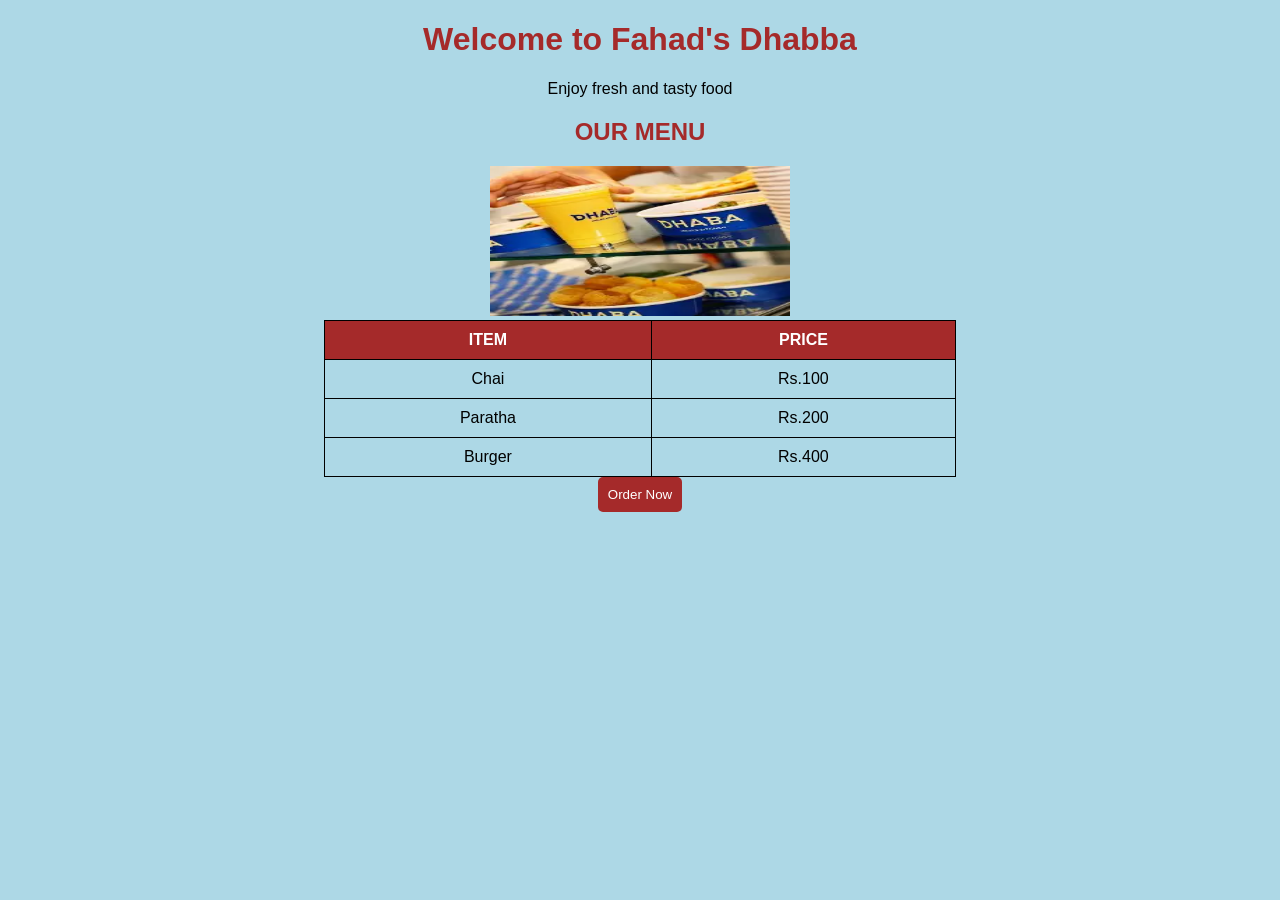
==== index.html @ 4214b1b4 "Addd LAB 11 Fahad Dabba Website" ====
<!--Name:Fahad
    roll no:3224
    sec: BS SE E-->
    <!DOCTYPE html>
    <html>
        <head>
            <title>Fahad's Dhaba</title>
            <link rel="stylesheet"
            href="style.css">

        </head>
        <body>
            <h1>Welcome to Fahad's Dhabba</h1>
            <p>Enjoy fresh and tasty food</p>
            <h2> OUR MENU</h2>
            <img src="dhaba.png">
            
                <table>
  <tr>
    <th>ITEM</th>
    <th>PRICE</th>
    
  </tr>
  <tr>
    <td>Chai</td>
    <td>Rs.100</td>
    
  </tr>
  <tr>
    <td>Paratha</td>
    <td>Rs.200</td>
    
  </tr>

  <tr>
    <td>Burger</td>
    <td>Rs.400</td>
    
  </tr>
</table>
<button>Order Now</button>


        </body>
    </html>
---- style.css ----
body{
    
  background-color: lightblue;
  font-family: Arial;
text-align: center;
}
h1{
    color:brown;
}
h2{
    color: brown;
}
img{
    width: 300px;
    height: 150px;
}
table {
    margin: auto;
    border-collapse: collapse;
    width: 50%;
}

th, td {
    border: 1px solid black;
    padding: 10px;
}

th {
    background-color: brown;
    color: white;
}

button {
    background-color: brown;
    color: white;
    padding: 10px;
    border: none;
    border-radius: 5px;
}
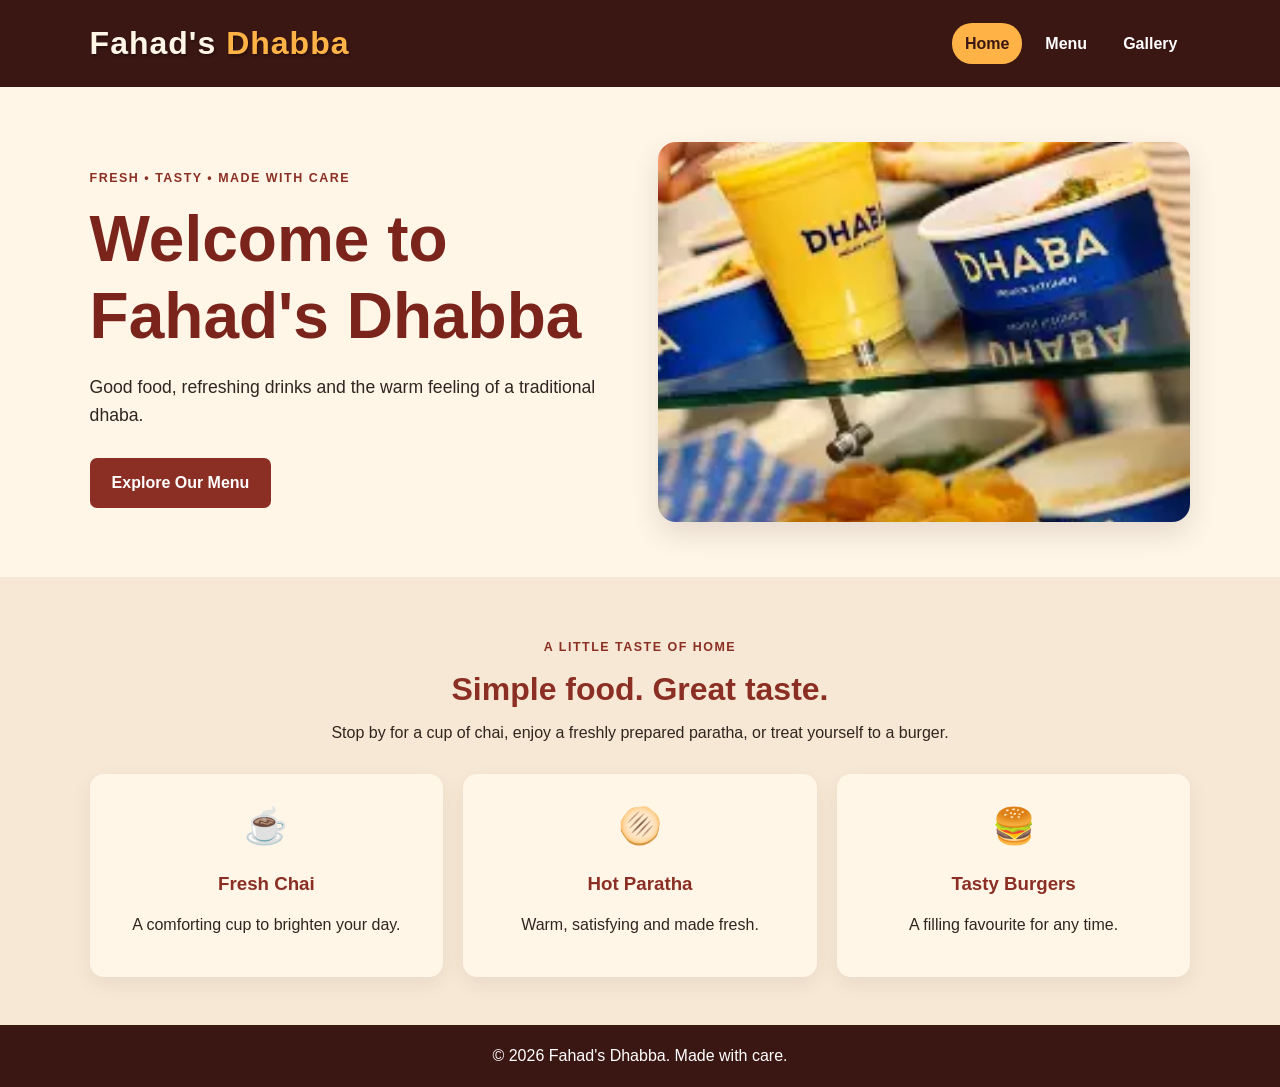
==== commit b5267225: "update paratha image and font size" ====
--- a/index.html
+++ b/index.html
@@ -1,45 +1,44 @@
-<!--Name:Fahad
-    roll no:3224
-    sec: BS SE E-->
-    <!DOCTYPE html>
-    <html>
-        <head>
-            <title>Fahad's Dhaba</title>
-            <link rel="stylesheet"
-            href="style.css">
+<!DOCTYPE html>
+<html lang="en">
+<head>
+  <meta charset="UTF-8">
+  <meta name="viewport" content="width=device-width, initial-scale=1.0">
+  <title>Fahad's Dhabba | Home</title>
+  <link rel="stylesheet" href="style.css">
+</head>
+<body>
+  <header class="site-header">
+    <a class="brand" href="index.html">Fahad's <span>Dhabba</span></a>
+    <nav aria-label="Main navigation">
+      <a class="active" href="index.html">Home</a>
+      <a href="menu.html">Menu</a>
+      <a href="gallery.html">Gallery</a>
+    </nav>
+  </header>
 
-        </head>
-        <body>
-            <h1>Welcome to Fahad's Dhabba</h1>
-            <p>Enjoy fresh and tasty food</p>
-            <h2> OUR MENU</h2>
-            <img src="dhaba.png">
-            
-                <table>
-  <tr>
-    <th>ITEM</th>
-    <th>PRICE</th>
-    
-  </tr>
-  <tr>
-    <td>Chai</td>
-    <td>Rs.100</td>
-    
-  </tr>
-  <tr>
-    <td>Paratha</td>
-    <td>Rs.200</td>
-    
-  </tr>
+  <main>
+    <section class="hero">
+      <div class="hero-copy">
+        <p class="eyebrow">Fresh • Tasty • Made with care</p>
+        <h1>Welcome to Fahad's Dhabba</h1>
+        <p>Good food, refreshing drinks and the warm feeling of a traditional dhaba.</p>
+        <a class="button" href="menu.html">Explore Our Menu</a>
+      </div>
+      <img class="hero-image" src="dhaba.png" alt="Fahad's Dhabba food and drinks">
+    </section>
 
-  <tr>
-    <td>Burger</td>
-    <td>Rs.400</td>
-    
-  </tr>
-</table>
-<button>Order Now</button>
+    <section class="section">
+      <p class="eyebrow">A little taste of home</p>
+      <h2>Simple food. Great taste.</h2>
+      <p class="section-intro">Stop by for a cup of chai, enjoy a freshly prepared paratha, or treat yourself to a burger.</p>
+      <div class="feature-grid">
+        <article class="feature-card"><span class="feature-icon">☕</span><h3>Fresh Chai</h3><p>A comforting cup to brighten your day.</p></article>
+        <article class="feature-card"><span class="feature-icon">🫓</span><h3>Hot Paratha</h3><p>Warm, satisfying and made fresh.</p></article>
+        <article class="feature-card"><span class="feature-icon">🍔</span><h3>Tasty Burgers</h3><p>A filling favourite for any time.</p></article>
+      </div>
+    </section>
+  </main>
 
-
-        </body>
-    </html>+  <footer><p>© 2026 Fahad's Dhabba. Made with care.</p></footer>
+</body>
+</html>
--- a/style.css
+++ b/style.css
@@ -1,39 +1,132 @@
-body{
-    
-  background-color: lightblue;
-  font-family: Arial;
-text-align: center;
-}
-h1{
-    color:brown;
-}
-h2{
-    color: brown;
-}
-img{
-    width: 300px;
-    height: 150px;
-}
-table {
-    margin: auto;
-    border-collapse: collapse;
-    width: 50%;
+* { box-sizing: border-box; }
+
+:root {
+  --brown: #8b2f24;
+  --deep-brown: #3b1714;
+  --cream: #fff6e8;
+  --light-blue: #f6e8d4;
+  --gold: #ffb347;
+  --text: #30251f;
 }
 
-th, td {
-    border: 1px solid black;
-    padding: 10px;
+body {
+  margin: 0;
+  background: var(--light-blue);
+  color: var(--text);
+  font-family: Arial, Helvetica, sans-serif;
+  line-height: 1.6;
 }
 
-th {
-    background-color: brown;
-    color: white;
+.site-header {
+  display: flex;
+  justify-content: space-between;
+  align-items: center;
+  gap: 20px;
+  padding: 18px 7%;
+  background: var(--deep-brown);
 }
 
-button {
-    background-color: brown;
-    color: white;
-    padding: 10px;
-    border: none;
-    border-radius: 5px;
-}+.brand {
+  color: #fff6e8;
+  font-size: 2rem;
+  font-weight: 900;
+  letter-spacing: 1px;
+  text-decoration: none;
+  text-shadow: 1px 2px 3px #16080688;
+}
+
+.brand span { color: #ffb347; }
+
+nav { display: flex; flex-wrap: wrap; gap: 10px; }
+
+nav a {
+  color: white;
+  padding: 8px 13px;
+  border-radius: 20px;
+  text-decoration: none;
+  font-weight: bold;
+}
+
+nav a:hover, nav a.active {
+  background: var(--gold);
+  color: var(--deep-brown);
+}
+
+.hero {
+  display: grid;
+  grid-template-columns: 1fr 1fr;
+  align-items: center;
+  gap: 36px;
+  padding: 55px 7%;
+  background: var(--cream);
+}
+
+.hero-copy { max-width: 570px; }
+.eyebrow { color: var(--brown); font-weight: bold; letter-spacing: 1.5px; text-transform: uppercase; font-size: .78rem; }
+h1, h2, h3 { color: var(--brown); line-height: 1.2; }
+h1 { font-size: clamp(2.5rem, 6vw, 4rem); margin: 10px 0 15px; color: #7a241c; font-weight: 900; }
+h2 { font-size: 2rem; margin: 8px 0 12px; }
+.hero-copy > p:not(.eyebrow) { font-size: 1.1rem; }
+
+.hero-image, .menu-image {
+  width: 100%;
+  max-height: 380px;
+  object-fit: cover;
+  border-radius: 18px;
+  box-shadow: 0 12px 28px #3e261b22;
+}
+
+.button {
+  display: inline-block;
+  margin-top: 12px;
+  padding: 12px 22px;
+  background: var(--brown);
+  color: white;
+  border-radius: 7px;
+  text-decoration: none;
+  font-weight: bold;
+}
+.button:hover { background: var(--gold); color: var(--deep-brown); }
+
+.brand:hover { color: #ffffff; transform: scale(1.02); }
+
+.section { padding: 48px 7%; text-align: center; }
+.section-intro { max-width: 650px; margin: 0 auto 28px; }
+.feature-grid { display: grid; grid-template-columns: repeat(3, 1fr); gap: 20px; margin-top: 28px; }
+.feature-card, .menu-panel, .gallery-card {
+  background: var(--cream);
+  border-radius: 14px;
+  padding: 24px;
+  box-shadow: 0 7px 20px #3e261b12;
+}
+.feature-icon { font-size: 2.2rem; }
+.feature-card h3 { margin-bottom: 5px; }
+
+.page-heading { text-align: center; padding: 48px 7% 20px; }
+.page-heading h1 { margin-bottom: 8px; }
+.menu-layout { display: grid; grid-template-columns: .9fr 1.1fr; align-items: center; gap: 28px; text-align: left; }
+.menu-panel h2 { text-align: center; }
+.menu-row { display: flex; justify-content: space-between; gap: 15px; align-items: center; padding: 15px 0; border-bottom: 1px solid #ddcdb9; }
+.menu-row h3 { margin: 0 0 3px; font-size: 1.8rem; }
+.menu-row p { margin: 0; font-size: .9rem; }
+.menu-row strong { color: var(--brown); white-space: nowrap; }
+.menu-note, .gallery-note { font-size: .85rem; color: #68584e; }
+
+.gallery-grid { display: grid; grid-template-columns: repeat(3, 1fr); gap: 20px; }
+.gallery-card { margin: 0; padding: 12px; overflow: hidden; }
+.gallery-card img { width: 100%; height: 230px; object-fit: cover; border-radius: 9px; }
+.gallery-card figcaption { padding: 12px 5px 4px; font-weight: bold; color: var(--brown); }
+.placeholder-art { height: 230px; display: grid; place-items: center; border-radius: 9px; background: #f0dfc8; font-size: 5rem; }
+.gallery-note { margin-top: 20px; }
+
+footer { padding: 18px; text-align: center; background: var(--deep-brown); color: white; }
+footer p { margin: 0; }
+
+@media (max-width: 700px) {
+  .site-header { flex-direction: column; padding: 16px 5%; }
+  .hero, .menu-layout { grid-template-columns: 1fr; }
+  .hero { padding: 38px 6%; }
+  .feature-grid, .gallery-grid { grid-template-columns: 1fr; }
+  .section { padding: 36px 6%; }
+  .menu-layout { text-align: center; }
+}
